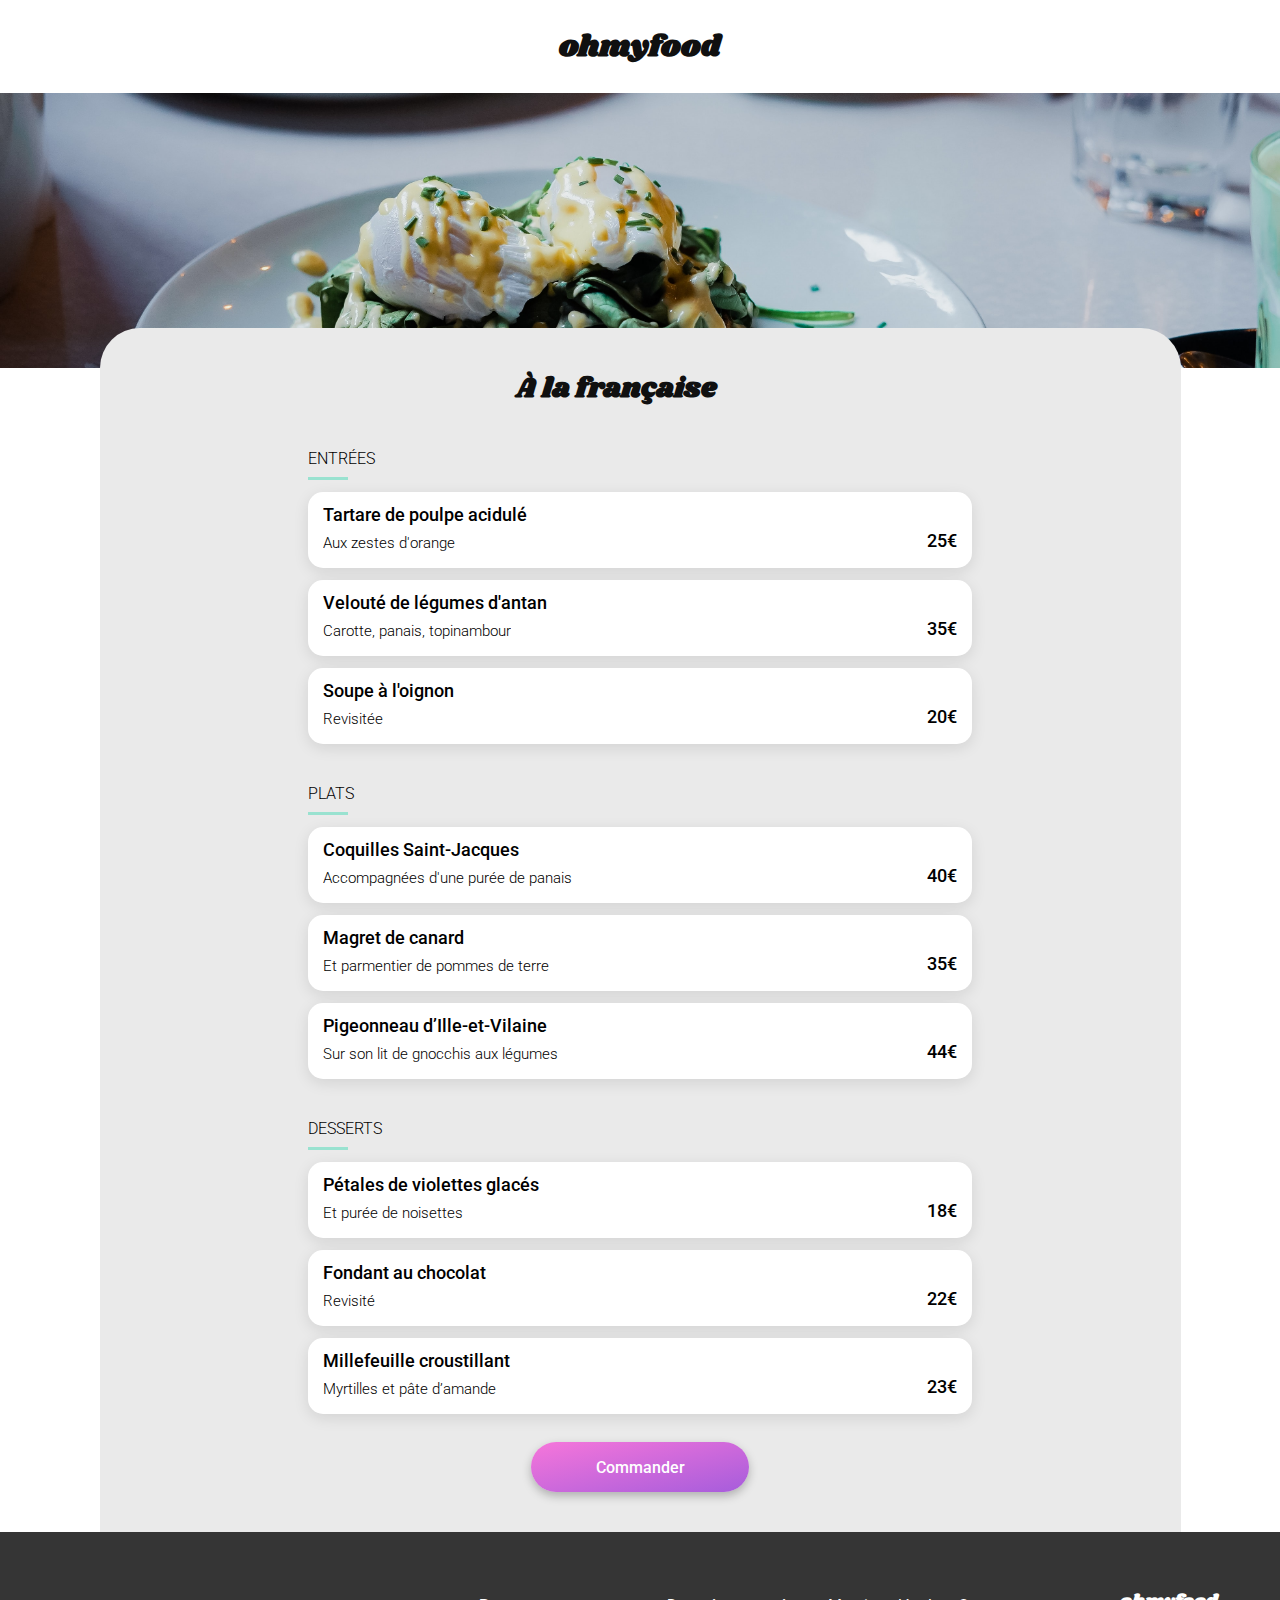
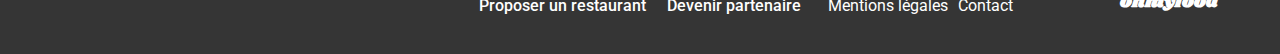
==== restaurants/a-la-francaise.html @ 776b57f7 "ajout apparition des menus" ====
<!DOCTYPE html>
<html lang="fr">
  <head>
    <meta charset="UTF-8" />
    <meta name="viewport" content="width=device-width, initial-scale=1.0" />
    <title>ohmyfood</title>
    <link rel="preconnect" href="https://fonts.googleapis.com" />
    <link rel="preconnect" href="https://fonts.gstatic.com" crossorigin />
    <link
      href="https://fonts.googleapis.com/css2?family=Roboto:wght@300;400;500;700&family=Shrikhand&display=swap"
      rel="stylesheet" />
    <link
      rel="stylesheet"
      href="https://cdnjs.cloudflare.com/ajax/libs/font-awesome/6.2.1/css/all.min.css"
      integrity="sha512-MV7K8+y+gLIBoVD59lQIYicR65iaqukzvf/nwasF0nqhPay5w/9lJmVM2hMDcnK1OnMGCdVK+iQrJ7lzPJQd1w=="
      crossorigin="anonymous"
      referrerpolicy="no-referrer" />
    <link rel="stylesheet" href="../css/style.css" />
  </head>

  <body>
    <header>
      <a href="../index.html"><i class="fa-solid fa-xl fa-arrow-left"></i></a>
      <h1>ohmyfood</h1>
    </header>

    <main>
      <div class="restaurant-img">
        <img src="../images/restaurants/toa-heftiba-DQKerTsQwi0-unsplash.jpg" alt="Restaurant À la française" />
      </div>
      <section class="menu-container">
        <div class="menu">
          <div class="menu--title">
            <h2>À la française</h2>
            <div class="heart heart__menu">
              <span class="heart--mask"> </span>
              <i class="fa-regular fa-heart fa-1x heart--empty"></i>
              <i class="fa-regular fa-heart fa-1x heart--empty--grad"></i>
              <i class="fa-solid fa-heart fa-1x heart--full"></i>
            </div>
          </div>

          <article class="menu__starters">
            <h3 class="menu__subtitle--1">Entrées</h3>
            <div class="menu__line"></div>
            <div class="menu__card menu__card--1">
              <h4>Tartare de poulpe acidulé</h4>
              <div class="menu__card--price">
                <p>Aux zestes d'orange</p>
                <span>25€</span>
              </div>
            </div>
            <div class="menu__card menu__card--2">
              <h4>Velouté de légumes d'antan</h4>
              <div class="menu__card--price">
                <p>Carotte, panais, topinambour</p>
                <span>35€</span>
              </div>
            </div>
            <div class="menu__card menu__card--3">
              <h4>Soupe à l'oignon</h4>
              <div class="menu__card--price">
                <p>Revisitée</p>
                <span>20€</span>
              </div>
            </div>
          </article>

          <article class="menu__dishes">
            <h3 class="menu__subtitle--2">Plats</h3>
            <div class="menu__line"></div>
            <div class="menu__card menu__card--4">
              <h4>Coquilles Saint-Jacques</h4>
              <div class="menu__card--price">
                <p>Accompagnées d'une purée de panais</p>
                <span>40€</span>
              </div>
            </div>
            <div class="menu__card menu__card--5">
              <h4>Magret de canard</h4>
              <div class="menu__card--price">
                <p>Et parmentier de pommes de terre</p>
                <span>35€</span>
              </div>
            </div>
            <div class="menu__card menu__card--6">
              <h4>Pigeonneau d’Ille-et-Vilaine</h4>
              <div class="menu__card--price">
                <p>Sur son lit de gnocchis aux légumes</p>
                <span>44€</span>
              </div>
            </div>
          </article>

          <article class="menu__desserts">
            <h3 class="menu__subtitle--3">Desserts</h3>
            <div class="menu__line"></div>
            <div class="menu__card menu__card--7">
              <h4>Pétales de violettes glacés</h4>
              <div class="menu__card--price">
                <p>Et purée de noisettes</p>
                <span>18€</span>
              </div>
            </div>
            <div class="menu__card menu__card--8">
              <h4>Fondant au chocolat</h4>
              <div class="menu__card--price">
                <p>Revisité</p>
                <span>22€</span>
              </div>
            </div>
            <div class="menu__card menu__card--9">
              <h4>Millefeuille croustillant</h4>
              <div class="menu__card--price">
                <p>Myrtilles et pâte d’amande</p>
                <span>23€</span>
              </div>
            </div>
          </article>
          <button class="button button--order"> Commander </button>
        </div>
      </section>
    </main>

    <footer class="related-infos">
      <h5 class="related-infos__title">ohmyfood</h5>
      <div class="related-infos__partnership">
        <a href="#"><i class="fa-sharp fa-solid fa-utensils"></i>Proposer un restaurant</a>
        <a href="#"><i class="fa-xs fa-solid fa-handshake-angle"></i>Devenir partenaire</a>
      </div>
      <div class="related-infos__contact">
        <a href="#">Mentions légales</a>
        <a href="mailto:ohmyfood@hotmeal.com">Contact</a>
      </div>
    </footer>
  </body>
</html>
---- css/style.css ----
@import url(https://fonts.googleapis.com/css2?family=Roboto:wght@300;400;500;700&family=Shrikhand&display=swap);
h1 {
  font-family: "Shrikhand";
  font-size: 1.875rem;
  color: #101010;
}

h2, h3 {
  font-family: "Roboto", sans-serif;
  font-weight: 700;
  font-size: 1.5rem;
  color: black;
}

h4 {
  font-family: "Roboto", sans-serif;
  font-weight: 700;
  font-size: 1.125rem;
  color: black;
}

h5 {
  font-family: "Shrikhand";
  font-size: 1.125rem;
  color: white;
}

h1, h2, h3, h4, h5 {
  margin: 0;
}

a {
  text-decoration: none;
}

i {
  display: inline-block;
}

@keyframes menu-subtitle-anime {
  0% {
    opacity: 0;
  }
  100% {
    opacity: 1;
  }
}
@keyframes menu-card-anime {
  0% {
    opacity: 0;
    transform: translateY(-40px) scaleY(0.05);
  }
  100% {
    opacity: 1;
    transform: translateY(0) scaleY(1);
  }
}
.button {
  height: 50px;
  width: 218px;
  border-radius: 25px;
  background: linear-gradient(167deg, #FF79DA -11.44%, #9356DC 123.93%);
  position: relative;
  z-index: 1;
  position: relative;
  box-shadow: 0px 4px 10px rgba(0, 0, 0, 0.25);
  font-family: "Roboto", sans-serif;
  font-weight: 500;
  font-size: 1rem;
  color: white;
  display: flex;
  justify-content: center;
  align-items: center;
  text-align: center;
  border: none;
  cursor: pointer;
  margin: 0 auto;
}
.button::before {
  background: linear-gradient(0deg, rgba(255, 255, 255, 0.15), rgba(255, 255, 255, 0.15));
  content: "";
  position: absolute;
  height: 100%;
  width: 100%;
  top: 0;
  left: 0;
  opacity: 0;
  transition: opacity 250ms;
  z-index: -1;
}
.button:hover::before {
  opacity: 1;
}
.button--explore {
  margin-bottom: 27px;
}
.button--order {
  margin-top: 28px;
}

.heart {
  position: relative;
  display: flex;
  justify-content: center;
  align-items: center;
  margin: 0 24px;
  cursor: pointer;
}
.heart i {
  font-size: 1.25rem;
}
.heart--empty {
  position: absolute;
  color: black;
  z-index: 5;
}
.heart--empty--grad {
  position: absolute;
  background: linear-gradient(#FF79DA, #9356DC);
  background-clip: text;
  -webkit-background-clip: text;
  color: transparent;
  z-index: 2;
}
.heart--full {
  position: absolute;
  opacity: 0;
  background: linear-gradient(#FF79DA, #9356DC);
  background-clip: text;
  -webkit-background-clip: text;
  color: transparent;
  z-index: 3;
}
.heart--mask {
  display: inline-block;
  position: absolute;
  height: 25px;
  width: 25px;
  background-color: white;
  transform-origin: top;
  transition: all 800ms steps(13, jump-start);
  z-index: 4;
}
.heart:hover .heart--empty {
  z-index: -1;
}
.heart:hover .heart--empty--grad {
  z-index: 5;
}
.heart:hover .heart--mask {
  transform: scaleY(0);
}
.heart:hover .heart--full {
  opacity: 1;
  animation: heart--anime 400ms 700ms 2 forwards;
}
@keyframes heart--anime {
  0%, 100% {
    scale: 1;
  }
  50% {
    scale: 1.5;
    animation-timing-function: ease-out;
  }
  75% {
    scale: 1.3;
    animation-timing-function: ease-out;
  }
}
.heart__restaurants {
  margin-right: 13px;
  margin-bottom: 14px;
  bottom: 0;
}
.heart__menu .heart--mask {
  background-color: #EAEAEA;
  width: 25px;
  height: 25px;
}

.how-to__steps__card {
  width: 300px;
  height: 72px;
  display: flex;
  position: relative;
  font-family: "Roboto", sans-serif;
  font-weight: 500;
  font-size: 1rem;
  color: black;
  position: relative;
  box-shadow: 0px 4px 15px rgba(0, 0, 0, 0.15);
  background-color: #EAEAEA;
  border-radius: 20px;
  margin-top: 26px;
  margin-bottom: 20px;
}
.how-to__steps__card-nb {
  position: absolute;
  height: 24px;
  width: 24px;
  border-radius: 12px;
  background-color: #9356DC;
  font-family: "Roboto", sans-serif;
  font-weight: 500;
  font-size: 0.875rem;
  color: white;
  display: flex;
  justify-content: center;
  align-items: center;
  text-align: center;
  left: -10px;
}
.how-to__steps__card i {
  margin-right: 27px;
}
.how-to__steps__card .fa-user-purple {
  color: #9356DC;
}

.restaurant__card {
  display: flex;
  flex-direction: column;
  width: 100%;
}
.restaurant__card img {
  -o-object-fit: cover;
     object-fit: cover;
  -o-object-position: 50% 60%;
     object-position: 50% 60%;
  height: 172px;
  border-top-left-radius: 15px;
  border-top-right-radius: 15px;
}
.restaurant__card .img__menilmontant, .restaurant__card .img__charonne {
  -o-object-position: 50% 61%;
     object-position: 50% 61%;
}
.restaurant__card .card__content {
  background-color: white;
  display: flex;
  flex-direction: row;
  justify-content: space-between;
  align-items: flex-end;
  border-bottom-left-radius: 15px;
  border-bottom-right-radius: 15px;
  padding: 15px 12px;
  position: relative;
  box-shadow: 0px 4px 15px rgba(0, 0, 0, 0.15);
}
.restaurant__card .card__content p {
  margin: 5px 0;
  font-family: "Roboto", sans-serif;
  font-weight: 300;
  font-size: 1.0625rem;
  color: black;
}

.menu__subtitle--1 {
  animation: menu-subtitle-anime 400ms 500ms ease-in-out both;
  z-index: 2;
}
.menu__subtitle--2 {
  animation: menu-subtitle-anime 400ms 1000ms ease-in-out both;
  z-index: 2;
}
.menu__subtitle--3 {
  animation: menu-subtitle-anime 400ms 1500ms ease-in-out both;
  z-index: 2;
}
.menu__card {
  display: flex;
  flex-direction: column;
  background-color: white;
  position: relative;
  box-shadow: 0px 4px 15px rgba(0, 0, 0, 0.1);
  border-radius: 15px;
  margin-top: 12px;
  padding: 12px 15px;
}
.menu__card--1 {
  animation: menu-card-anime 400ms 200ms ease both;
  z-index: 1;
}
.menu__card--2 {
  animation: menu-card-anime 400ms 400ms ease both;
  z-index: 1;
}
.menu__card--3 {
  animation: menu-card-anime 400ms 600ms ease both;
  z-index: 1;
}
.menu__card--4 {
  animation: menu-card-anime 400ms 800ms ease both;
  z-index: 1;
}
.menu__card--5 {
  animation: menu-card-anime 400ms 1000ms ease both;
  z-index: 1;
}
.menu__card--6 {
  animation: menu-card-anime 400ms 1200ms ease both;
  z-index: 1;
}
.menu__card--7 {
  animation: menu-card-anime 400ms 1400ms ease both;
  z-index: 1;
}
.menu__card--8 {
  animation: menu-card-anime 400ms 1600ms ease both;
  z-index: 1;
}
.menu__card--9 {
  animation: menu-card-anime 400ms 1800ms ease both;
  z-index: 1;
}
.menu__card--10 {
  animation: menu-card-anime 400ms 2000ms ease both;
  z-index: 1;
}
.menu__card--11 {
  animation: menu-card-anime 400ms 2200ms ease both;
  z-index: 1;
}
.menu__card--12 {
  animation: menu-card-anime 400ms 2400ms ease both;
  z-index: 1;
}
.menu__card h4, .menu__card span {
  font-family: "Roboto", sans-serif;
  font-weight: 500;
  font-size: 1.125rem;
  color: black;
  margin-bottom: 5px;
}
.menu__card--price {
  display: flex;
  flex-direction: row;
  justify-content: space-between;
  align-items: center;
}
.menu__card--price p {
  font-family: "Roboto", sans-serif;
  font-weight: 300;
  font-size: 0.9375rem;
  color: black;
  margin: 0;
}
.menu__card h4, .menu__card p {
  text-overflow: ellipsis;
  overflow: hidden;
  white-space: nowrap;
}
@media screen and (min-width: 768px) {
  .menu__card {
    min-width: 634px;
  }
}

header, .location, .catchword, .how-to__steps__card {
  display: flex;
  justify-content: center;
  align-items: center;
  text-align: center;
}

body {
  background-color: white;
  margin: 0;
  padding: 0;
}

header {
  position: relative;
  box-shadow: 0px 2px 4px rgba(0, 0, 0, 0.15);
  height: 63px;
}
@media screen and (min-width: 1080px) {
  header {
    height: 93px;
  }
}
header i {
  display: inline-block;
  z-index: 1;
  position: absolute;
  color: #353535;
  left: 24px;
}

.location {
  background-color: #EAEAEA;
  font-family: "Roboto", sans-serif;
  font-weight: 500;
  font-size: 1rem;
  color: #353535;
  height: 50px;
}
.location i {
  margin-right: 17px;
}

.catchword {
  display: flex;
  flex-direction: column;
  justify-content: flex-start;
  padding: 30px;
  background-color: #F6F6F6;
}
.catchword h2 + p {
  font-family: "Roboto", sans-serif;
  font-weight: 300;
  font-size: 1.125rem;
  color: #353535;
  margin: 18px 0;
}

.how-to {
  padding: 48px 20px;
}
@media screen and (min-width: 1080px) {
  .how-to {
    width: 1080px;
    margin: auto;
  }
}
.how-to__steps {
  display: flex;
  flex-direction: column;
  display: flex;
  justify-content: center;
  align-items: center;
  text-align: center;
}
@media screen and (min-width: 1080px) {
  .how-to__steps {
    display: flex;
    flex-direction: row;
    justify-content: space-between;
  }
}

.restaurants {
  background-color: #F6F6F6;
  padding: 54px 18px;
}
.restaurants h2 {
  margin-left: 3px;
}
@media screen and (min-width: 768px) {
  .restaurants__container {
    max-width: 1080px;
    margin: auto;
  }
}
.restaurants__choice {
  display: grid;
  grid: repeat(4, 1fr)/1;
  gap: 18px;
  margin-top: 20px;
  margin-bottom: 22px;
}
@media screen and (min-width: 768px) {
  .restaurants__choice {
    grid: repeat(2, 1fr)/repeat(2, 1fr);
    gap: 25px;
  }
}
@media screen and (min-width: 1080px) {
  .restaurants__choice {
    grid: repeat(2, 1fr)/repeat(2, 1fr);
    -moz-column-gap: 100px;
         column-gap: 100px;
    row-gap: 50px;
  }
}

.related-infos {
  background-color: #353535;
  padding: 22px 25px;
}
.related-infos h5 {
  margin-bottom: 9px;
  padding-right: 50px;
}
@media screen and (min-width: 1080px) {
  .related-infos h5 {
    display: inline-block;
    order: 1;
    margin-left: 80px;
  }
}
.related-infos div {
  display: flex;
  flex-direction: column;
}
@media screen and (min-width: 1080px) {
  .related-infos div {
    flex-direction: row;
    margin-right: 17px;
  }
}
.related-infos__partnership a {
  font-family: "Roboto", sans-serif;
  font-weight: 500;
  font-size: 1rem;
  color: white;
}
@media screen and (min-width: 1080px) {
  .related-infos__partnership a {
    margin-right: 10px;
  }
}
.related-infos__contact a {
  font-family: "Roboto", sans-serif;
  font-weight: 400;
  font-size: 1rem;
  color: white;
}
@media screen and (min-width: 1080px) {
  .related-infos__contact a {
    margin-right: 10px;
  }
}
.related-infos a {
  margin-top: 7px;
}
.related-infos i {
  margin-right: 11px;
}
@media screen and (min-width: 1080px) {
  .related-infos {
    display: flex;
    flex-direction: row;
    justify-content: flex-end;
    padding: 57px 12px 30px 12px;
  }
}

.restaurant-img {
  display: flex;
  justify-content: center;
  align-items: center;
  text-align: center;
}
.restaurant-img img {
  height: 275px;
  width: 100%;
  -o-object-fit: cover;
     object-fit: cover;
  position: absolute;
  top: 63px;
}
@media screen and (min-width: 768px) {
  .restaurant-img img {
    top: 93px;
  }
}

.menu-container {
  margin-bottom: 235px;
}

.menu {
  max-width: 1055px;
  display: flex;
  flex-direction: column;
  margin: auto;
  position: relative;
  top: 235px;
  z-index: 2;
  background: #EAEAEA;
  border-top-left-radius: 40px;
  border-top-right-radius: 40px;
  padding: 40px 13px;
}
.menu h2 {
  font-family: "Shrikhand";
  font-size: 1.75rem;
  color: #101010;
  line-height: 41px;
}
.menu h3 {
  margin-top: 40px;
  margin-bottom: 9px;
  text-transform: uppercase;
  font-family: "Roboto", sans-serif;
  font-weight: 300;
  font-size: 1rem;
  color: black;
}
.menu--title {
  display: flex;
  justify-content: space-between;
  align-items: center;
  padding: 0 3px;
}
.menu--title h1, .menu--title i {
  display: inline-block;
}
.menu--title h1 {
  text-overflow: ellipsis;
  overflow: hidden;
  white-space: nowrap;
}
@media screen and (min-width: 768px) {
  .menu--title {
    justify-content: center;
  }
}
.menu__line {
  background-color: #99E2D0;
  height: 3px;
  width: 40px;
  margin-bottom: 12px;
}
@media screen and (min-width: 768px) {
  .menu {
    align-items: center;
  }
}
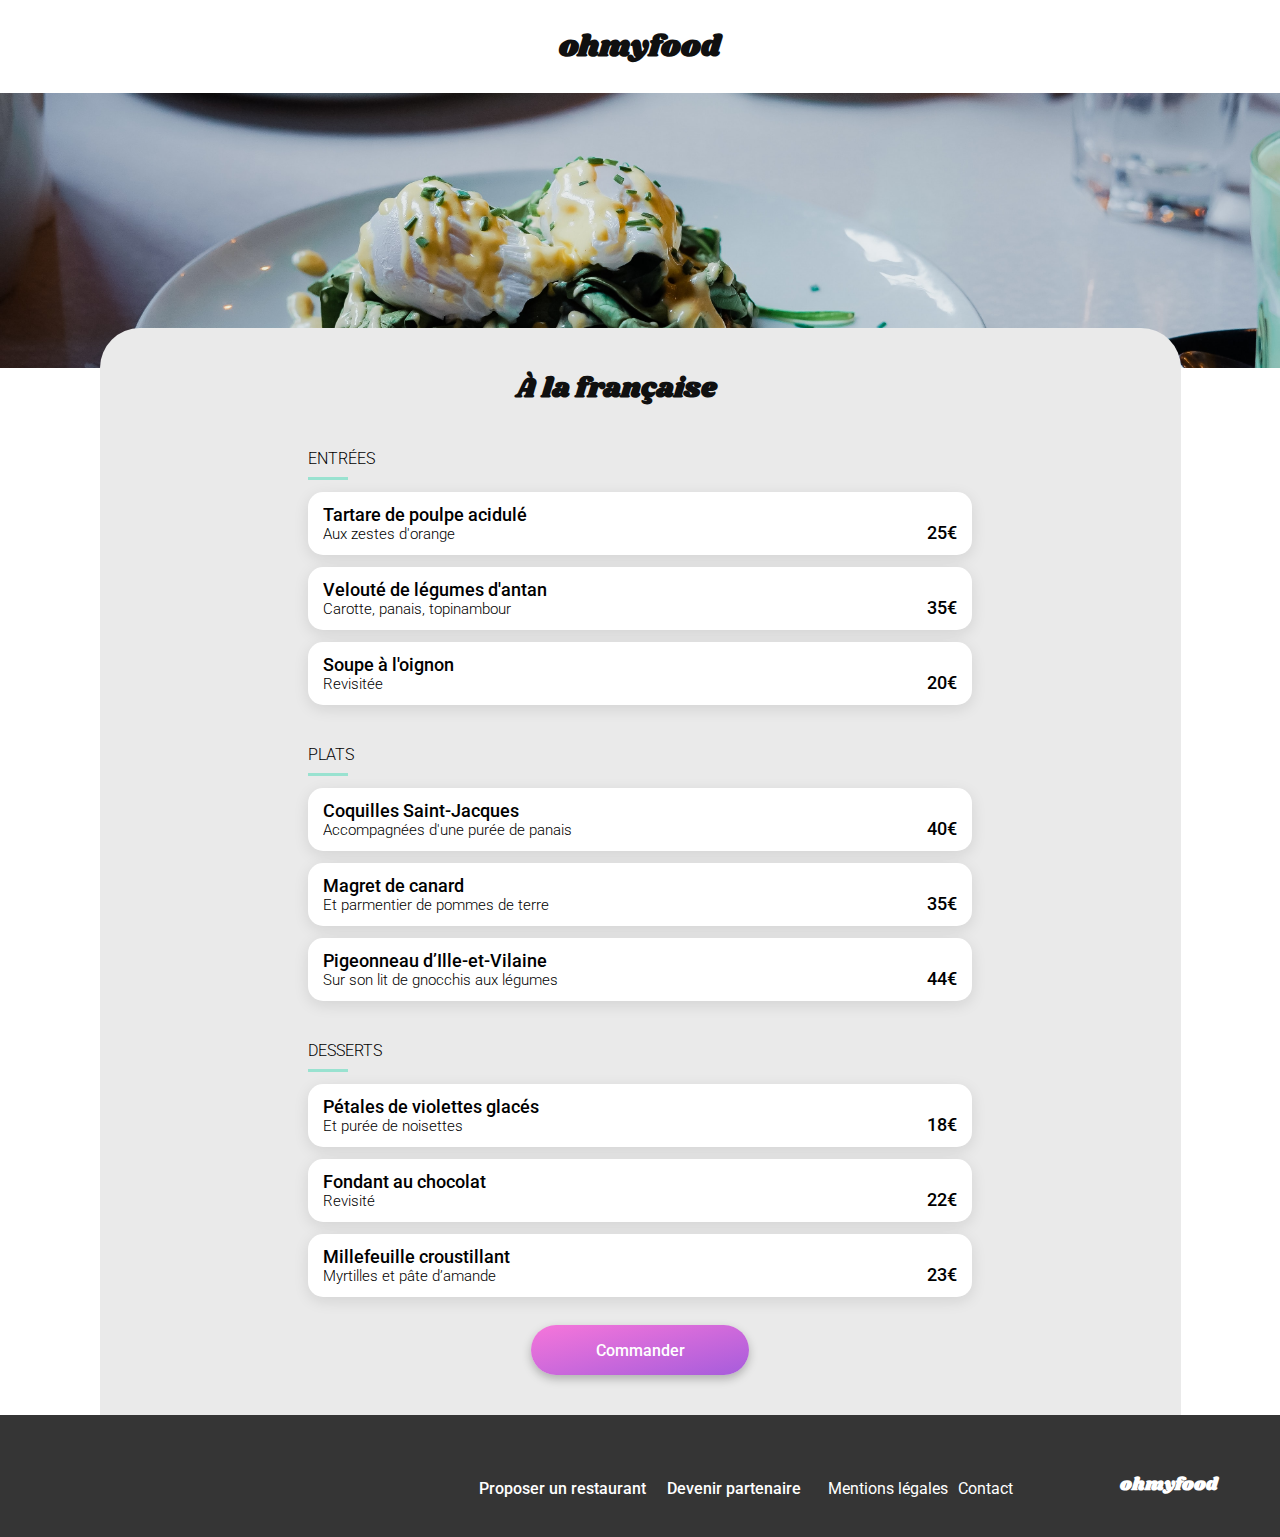
==== commit c2453989: "correction erreurs et oublis v1" ====
--- a/restaurants/a-la-francaise.html
+++ b/restaurants/a-la-francaise.html
@@ -1,21 +1,21 @@
 <!DOCTYPE html>
 <html lang="fr">
   <head>
-    <meta charset="UTF-8" />
-    <meta name="viewport" content="width=device-width, initial-scale=1.0" />
+    <meta charset="UTF-8">
+    <meta name="viewport" content="width=device-width, initial-scale=1.0">
     <title>ohmyfood</title>
-    <link rel="preconnect" href="https://fonts.googleapis.com" />
-    <link rel="preconnect" href="https://fonts.gstatic.com" crossorigin />
+    <link rel="preconnect" href="https://fonts.googleapis.com">
+    <link rel="preconnect" href="https://fonts.gstatic.com" crossorigin>
     <link
       href="https://fonts.googleapis.com/css2?family=Roboto:wght@300;400;500;700&family=Shrikhand&display=swap"
-      rel="stylesheet" />
+      rel="stylesheet">
     <link
       rel="stylesheet"
       href="https://cdnjs.cloudflare.com/ajax/libs/font-awesome/6.2.1/css/all.min.css"
       integrity="sha512-MV7K8+y+gLIBoVD59lQIYicR65iaqukzvf/nwasF0nqhPay5w/9lJmVM2hMDcnK1OnMGCdVK+iQrJ7lzPJQd1w=="
       crossorigin="anonymous"
-      referrerpolicy="no-referrer" />
-    <link rel="stylesheet" href="../css/style.css" />
+      referrerpolicy="no-referrer">
+    <link rel="stylesheet" href="../css/style.css">
   </head>
 
   <body>
@@ -26,42 +26,69 @@
 
     <main>
       <div class="restaurant-img">
-        <img src="../images/restaurants/toa-heftiba-DQKerTsQwi0-unsplash.jpg" alt="Restaurant À la française" />
+        <img src="../images/restaurants/toa-heftiba-DQKerTsQwi0-unsplash.jpg" alt="Restaurant À la française">
       </div>
+
+      <!-- container to correct the page layout issued by the menu being above the picture -->
       <section class="menu-container">
         <div class="menu">
           <div class="menu--title">
             <h2>À la française</h2>
+            <!-- heart's animation -->
             <div class="heart heart__menu">
-              <span class="heart--mask"> </span>
+              <!-- heart's mask -->
+              <span class="heart--mask"></span>
+              <!-- heart unselected -->
               <i class="fa-regular fa-heart fa-1x heart--empty"></i>
+              <!-- heart selected's shape -->
               <i class="fa-regular fa-heart fa-1x heart--empty--grad"></i>
+              <!-- heart selected -->
               <i class="fa-solid fa-heart fa-1x heart--full"></i>
             </div>
           </div>
 
+          <!-- class menu__subtitle-(number) for subtitle's emergence delay -->
           <article class="menu__starters">
             <h3 class="menu__subtitle--1">Entrées</h3>
             <div class="menu__line"></div>
+
+            <!-- class menu__card-(number) for menu's emergence delay -->
             <div class="menu__card menu__card--1">
-              <h4>Tartare de poulpe acidulé</h4>
-              <div class="menu__card--price">
+              <div class="menu__card__content">
+                <h4>Tartare de poulpe acidulé</h4>
                 <p>Aux zestes d'orange</p>
+              </div>
+              <div class="menu__card__selected">
                 <span>25€</span>
-              </div>
-            </div>
+                <div class="menu__card__selected--anime">
+                  <i class="fa-regular fa-circle-check"></i>
+                </div>
+              </div>
+            </div>
+
             <div class="menu__card menu__card--2">
-              <h4>Velouté de légumes d'antan</h4>
-              <div class="menu__card--price">
+              <div class="menu__card__content">
+                <h4>Velouté de légumes d'antan</h4>
                 <p>Carotte, panais, topinambour</p>
+              </div>
+              <div class="menu__card__selected">
                 <span>35€</span>
-              </div>
-            </div>
+                <div class="menu__card__selected--anime">
+                  <i class="fa-regular fa-circle-check"></i>
+                </div>
+              </div>
+            </div>
+
             <div class="menu__card menu__card--3">
-              <h4>Soupe à l'oignon</h4>
-              <div class="menu__card--price">
+              <div class="menu__card__content">
+                <h4>Soupe à l'oignon</h4>
                 <p>Revisitée</p>
+              </div>
+              <div class="menu__card__selected">
                 <span>20€</span>
+                <div class="menu__card__selected--anime">
+                  <i class="fa-regular fa-circle-check"></i>
+                </div>
               </div>
             </div>
           </article>
@@ -69,25 +96,43 @@
           <article class="menu__dishes">
             <h3 class="menu__subtitle--2">Plats</h3>
             <div class="menu__line"></div>
+
             <div class="menu__card menu__card--4">
-              <h4>Coquilles Saint-Jacques</h4>
-              <div class="menu__card--price">
+              <div class="menu__card__content">
+                <h4>Coquilles Saint-Jacques</h4>
                 <p>Accompagnées d'une purée de panais</p>
+              </div>
+              <div class="menu__card__selected">
                 <span>40€</span>
-              </div>
-            </div>
+                <div class="menu__card__selected--anime">
+                  <i class="fa-regular fa-circle-check"></i>
+                </div>
+              </div>
+            </div>
+
             <div class="menu__card menu__card--5">
-              <h4>Magret de canard</h4>
-              <div class="menu__card--price">
+              <div class="menu__card__content">
+                <h4>Magret de canard</h4>
                 <p>Et parmentier de pommes de terre</p>
+              </div>
+              <div class="menu__card__selected">
                 <span>35€</span>
-              </div>
-            </div>
+                <div class="menu__card__selected--anime">
+                  <i class="fa-regular fa-circle-check"></i>
+                </div>
+              </div>
+            </div>
+
             <div class="menu__card menu__card--6">
-              <h4>Pigeonneau d’Ille-et-Vilaine</h4>
-              <div class="menu__card--price">
+              <div class="menu__card__content">
+                <h4>Pigeonneau d’Ille-et-Vilaine</h4>
                 <p>Sur son lit de gnocchis aux légumes</p>
+              </div>
+              <div class="menu__card__selected">
                 <span>44€</span>
+                <div class="menu__card__selected--anime">
+                  <i class="fa-regular fa-circle-check"></i>
+                </div>
               </div>
             </div>
           </article>
@@ -95,29 +140,48 @@
           <article class="menu__desserts">
             <h3 class="menu__subtitle--3">Desserts</h3>
             <div class="menu__line"></div>
+
             <div class="menu__card menu__card--7">
-              <h4>Pétales de violettes glacés</h4>
-              <div class="menu__card--price">
+              <div class="menu__card__content">
+                <h4>Pétales de violettes glacés</h4>
                 <p>Et purée de noisettes</p>
+              </div>
+              <div class="menu__card__selected">
                 <span>18€</span>
-              </div>
-            </div>
+                <div class="menu__card__selected--anime">
+                  <i class="fa-regular fa-circle-check"></i>
+                </div>
+              </div>
+            </div>
+
             <div class="menu__card menu__card--8">
-              <h4>Fondant au chocolat</h4>
-              <div class="menu__card--price">
+              <div class="menu__card__content">
+                <h4>Fondant au chocolat</h4>
                 <p>Revisité</p>
+              </div>
+              <div class="menu__card__selected">
                 <span>22€</span>
-              </div>
-            </div>
+                <div class="menu__card__selected--anime">
+                  <i class="fa-regular fa-circle-check"></i>
+                </div>
+              </div>
+            </div>
+
             <div class="menu__card menu__card--9">
-              <h4>Millefeuille croustillant</h4>
-              <div class="menu__card--price">
-                <p>Myrtilles et pâte d’amande</p>
-                <span>23€</span>
-              </div>
-            </div>
+              <div class="menu__card__content">
+                <h4>Millefeuille croustillant</h4>
+                  <p>Myrtilles et pâte d’amande</p>
+                </div>
+                <div class="menu__card__selected">
+                  <span>23€</span>
+                  <div class="menu__card__selected--anime">
+                    <i class="fa-regular fa-circle-check"></i>
+                  </div>
+                </div>
+              </div>
           </article>
-          <button class="button button--order"> Commander </button>
+
+          <div class="button button--order">Commander</div>
         </div>
       </section>
     </main>
--- a/css/style.css
+++ b/css/style.css
@@ -33,10 +33,75 @@
   text-decoration: none;
 }
 
-i {
+i, span {
   display: inline-block;
 }
-
+@keyframes loading {
+  0% {
+    z-index: 99;
+  }
+  99% {
+    opacity: 1;
+    z-index: 99;
+  }
+  100% {
+    opacity: 0;
+    z-index: -99;
+  }
+}
+@keyframes fade-down {
+  0% {
+    transform: translateY(-400px);
+    opacity: 0;
+  }
+  19% {
+    opacity: 0.2;
+  }
+  20%, 100% {
+    transform: translateY(0);
+    opacity: 1;
+  }
+}
+@keyframes fade-up {
+  0% {
+    transform: translateY(400px);
+    opacity: 0;
+  }
+  29% {
+    opacity: 0.2;
+  }
+  30%, 100% {
+    transform: translateY(0);
+    opacity: 0.9;
+  }
+}
+@keyframes magnify {
+  0% {
+    transform: scale(8);
+    opacity: 0;
+  }
+  48%, 55% {
+    transform: scale(1);
+    opacity: 0.7;
+  }
+  56% {
+    transform: scale(1);
+    opacity: 1;
+  }
+}
+@keyframes heart--anime {
+  0%, 100% {
+    transform: scale(1);
+  }
+  50% {
+    transform: scale(1.5);
+    animation-timing-function: ease-out;
+  }
+  75% {
+    transform: scale(1.3);
+    animation-timing-function: ease-out;
+  }
+}
 @keyframes menu-subtitle-anime {
   0% {
     opacity: 0;
@@ -55,6 +120,52 @@
     transform: translateY(0) scaleY(1);
   }
 }
+@keyframes selected {
+  0% {
+    transform-origin: right;
+  }
+  25% {
+    opacity: 0.5;
+    transform-origin: right;
+  }
+  100% {
+    transform: scaleX(1);
+    transform-origin: right;
+  }
+}
+.loader {
+  position: fixed;
+  width: 100%;
+  height: 100%;
+  background-color: #9356DC;
+  top: 0;
+  right: 0;
+  bottom: 0;
+  left: 0;
+  font-family: "Shrikhand";
+  font-size: 3rem;
+  color: #F6F6F6;
+  display: flex;
+  justify-content: center;
+  align-items: center;
+  text-align: center;
+  animation: loading 6750ms both;
+}
+.loader__letters--1 {
+  font-size: 42px;
+  margin-right: -8px;
+  animation: fade-down 2250ms 600ms backwards ease infinite;
+}
+.loader__letters--2 {
+  font-size: 18px;
+  margin-right: -4px;
+  animation: fade-up 2250ms 600ms backwards ease-in-out infinite;
+}
+.loader__letters--3 {
+  font-size: 96px;
+  animation: magnify 2250ms 200ms ease-in backwards infinite;
+}
+
 .button {
   height: 50px;
   width: 218px;
@@ -72,7 +183,6 @@
   justify-content: center;
   align-items: center;
   text-align: center;
-  border: none;
   cursor: pointer;
   margin: 0 auto;
 }
@@ -138,7 +248,7 @@
   width: 25px;
   background-color: white;
   transform-origin: top;
-  transition: all 800ms steps(13, jump-start);
+  transition: all 800ms ease-in-out;
   z-index: 4;
 }
 .heart:hover .heart--empty {
@@ -154,17 +264,19 @@
   opacity: 1;
   animation: heart--anime 400ms 700ms 2 forwards;
 }
-@keyframes heart--anime {
-  0%, 100% {
-    scale: 1;
-  }
-  50% {
-    scale: 1.5;
-    animation-timing-function: ease-out;
-  }
-  75% {
-    scale: 1.3;
-    animation-timing-function: ease-out;
+@media (hover: none) {
+  .heart:active .heart--empty {
+    z-index: -1;
+  }
+  .heart:active .heart--empty--grad {
+    z-index: 5;
+  }
+  .heart:active .heart--mask {
+    transform: scaleY(0);
+  }
+  .heart:active .heart--full {
+    opacity: 1;
+    animation: heart--anime 400ms 700ms 2 forwards;
   }
 }
 .heart__restaurants {
@@ -194,7 +306,7 @@
   margin-top: 26px;
   margin-bottom: 20px;
 }
-.how-to__steps__card-nb {
+.how-to__steps__card--nb {
   position: absolute;
   height: 24px;
   width: 24px;
@@ -220,22 +332,39 @@
 .restaurant__card {
   display: flex;
   flex-direction: column;
+  position: relative;
   width: 100%;
 }
 .restaurant__card img {
   -o-object-fit: cover;
-     object-fit: cover;
+  object-fit: cover;
   -o-object-position: 50% 60%;
-     object-position: 50% 60%;
+  object-position: 50% 60%;
   height: 172px;
   border-top-left-radius: 15px;
   border-top-right-radius: 15px;
 }
 .restaurant__card .img__menilmontant, .restaurant__card .img__charonne {
   -o-object-position: 50% 61%;
-     object-position: 50% 61%;
-}
-.restaurant__card .card__content {
+  object-position: 50% 61%;
+}
+.restaurant__card__new {
+  position: absolute;
+  height: 29px;
+  width: 80px;
+  background-color: #99E2D0;
+  display: flex;
+  justify-content: center;
+  align-items: center;
+  text-align: center;
+  font-family: "Roboto", sans-serif;
+  font-weight: 500;
+  font-size: 0.875rem;
+  color: #008766;
+  right: 0;
+  margin: 15px;
+}
+.restaurant__card__content {
   background-color: white;
   display: flex;
   flex-direction: row;
@@ -247,7 +376,7 @@
   position: relative;
   box-shadow: 0px 4px 15px rgba(0, 0, 0, 0.15);
 }
-.restaurant__card .card__content p {
+.restaurant__card__content p {
   margin: 5px 0;
   font-family: "Roboto", sans-serif;
   font-weight: 300;
@@ -257,98 +386,145 @@
 
 .menu__subtitle--1 {
   animation: menu-subtitle-anime 400ms 500ms ease-in-out both;
-  z-index: 2;
 }
 .menu__subtitle--2 {
   animation: menu-subtitle-anime 400ms 1000ms ease-in-out both;
-  z-index: 2;
 }
 .menu__subtitle--3 {
   animation: menu-subtitle-anime 400ms 1500ms ease-in-out both;
-  z-index: 2;
 }
 .menu__card {
   display: flex;
-  flex-direction: column;
+  flex-direction: row;
+  justify-content: space-between;
   background-color: white;
-  position: relative;
-  box-shadow: 0px 4px 15px rgba(0, 0, 0, 0.1);
   border-radius: 15px;
   margin-top: 12px;
   padding: 12px 15px;
+  position: relative;
+  box-shadow: 0px 4px 15px rgba(0, 0, 0, 0.1);
 }
 .menu__card--1 {
   animation: menu-card-anime 400ms 200ms ease both;
-  z-index: 1;
 }
 .menu__card--2 {
   animation: menu-card-anime 400ms 400ms ease both;
-  z-index: 1;
 }
 .menu__card--3 {
   animation: menu-card-anime 400ms 600ms ease both;
-  z-index: 1;
 }
 .menu__card--4 {
   animation: menu-card-anime 400ms 800ms ease both;
-  z-index: 1;
 }
 .menu__card--5 {
   animation: menu-card-anime 400ms 1000ms ease both;
-  z-index: 1;
 }
 .menu__card--6 {
   animation: menu-card-anime 400ms 1200ms ease both;
-  z-index: 1;
 }
 .menu__card--7 {
   animation: menu-card-anime 400ms 1400ms ease both;
-  z-index: 1;
 }
 .menu__card--8 {
   animation: menu-card-anime 400ms 1600ms ease both;
-  z-index: 1;
 }
 .menu__card--9 {
   animation: menu-card-anime 400ms 1800ms ease both;
-  z-index: 1;
 }
 .menu__card--10 {
   animation: menu-card-anime 400ms 2000ms ease both;
-  z-index: 1;
 }
 .menu__card--11 {
   animation: menu-card-anime 400ms 2200ms ease both;
-  z-index: 1;
 }
 .menu__card--12 {
   animation: menu-card-anime 400ms 2400ms ease both;
-  z-index: 1;
-}
-.menu__card h4, .menu__card span {
+}
+.menu__card__content {
+  width: 80%;
+  transform: scaleX(1);
+  transform-origin: left;
+}
+.menu__card__content h4 {
   font-family: "Roboto", sans-serif;
   font-weight: 500;
   font-size: 1.125rem;
   color: black;
-  margin-bottom: 5px;
-}
-.menu__card--price {
-  display: flex;
-  flex-direction: row;
-  justify-content: space-between;
-  align-items: center;
-}
-.menu__card--price p {
+}
+.menu__card__content p {
   font-family: "Roboto", sans-serif;
   font-weight: 300;
   font-size: 0.9375rem;
   color: black;
   margin: 0;
 }
-.menu__card h4, .menu__card p {
+.menu__card__content h4, .menu__card__content p {
+  white-space: nowrap;
+  overflow: hidden;
   text-overflow: ellipsis;
-  overflow: hidden;
-  white-space: nowrap;
+}
+.menu__card__selected {
+  display: flex;
+  flex-direction: row;
+  align-items: flex-end;
+  justify-content: flex-end;
+  width: 60px;
+}
+.menu__card__selected span {
+  font-family: "Roboto", sans-serif;
+  font-weight: 500;
+  font-size: 1.125rem;
+  color: black;
+  transform: translateX(0);
+}
+.menu__card__selected--anime {
+  position: absolute;
+  display: flex;
+  justify-content: center;
+  align-items: center;
+  text-align: center;
+  width: 59px;
+  height: 100%;
+  background-color: #99E2D0;
+  border-top-right-radius: 15px;
+  border-bottom-right-radius: 15px;
+  color: white;
+  font-size: 1.25rem;
+  right: -1px;
+  top: 0;
+  transform: scaleX(0);
+}
+.menu__card:hover .menu__card__selected--anime {
+  animation: selected 250ms ease-in both;
+}
+.menu__card:hover .menu__card__selected--anime i {
+  transform: rotate(1turn);
+  transition: all 750ms;
+}
+.menu__card:hover .menu__card__selected span {
+  transform: translateX(-60px);
+  transition: all 250ms ease-in;
+  width: 35%;
+}
+.menu__card:hover .menu__card__content {
+  width: 65%;
+}
+@media (hover: none) {
+  .menu__card:active .menu__card__selected--anime {
+    animation: selected 250ms ease-in both;
+  }
+  .menu__card:active .menu__card__selected--anime i {
+    transform: rotate(1turn);
+    transition: all 750ms;
+  }
+  .menu__card:active .menu__card__selected span {
+    transform: translateX(-60px);
+    transition: all 250ms ease-in;
+    width: 35%;
+  }
+  .menu__card:active .menu__card__content {
+    width: 65%;
+  }
 }
 @media screen and (min-width: 768px) {
   .menu__card {
@@ -374,7 +550,7 @@
   box-shadow: 0px 2px 4px rgba(0, 0, 0, 0.15);
   height: 63px;
 }
-@media screen and (min-width: 1080px) {
+@media screen and (min-width: 768px) {
   header {
     height: 93px;
   }
@@ -454,7 +630,7 @@
 }
 .restaurants__choice {
   display: grid;
-  grid: repeat(4, 1fr)/1;
+  grid: repeat(4, 1fr)/1fr;
   gap: 18px;
   margin-top: 20px;
   margin-bottom: 22px;
@@ -469,7 +645,7 @@
   .restaurants__choice {
     grid: repeat(2, 1fr)/repeat(2, 1fr);
     -moz-column-gap: 100px;
-         column-gap: 100px;
+    column-gap: 100px;
     row-gap: 50px;
   }
 }
@@ -546,7 +722,7 @@
   height: 275px;
   width: 100%;
   -o-object-fit: cover;
-     object-fit: cover;
+  object-fit: cover;
   position: absolute;
   top: 63px;
 }
